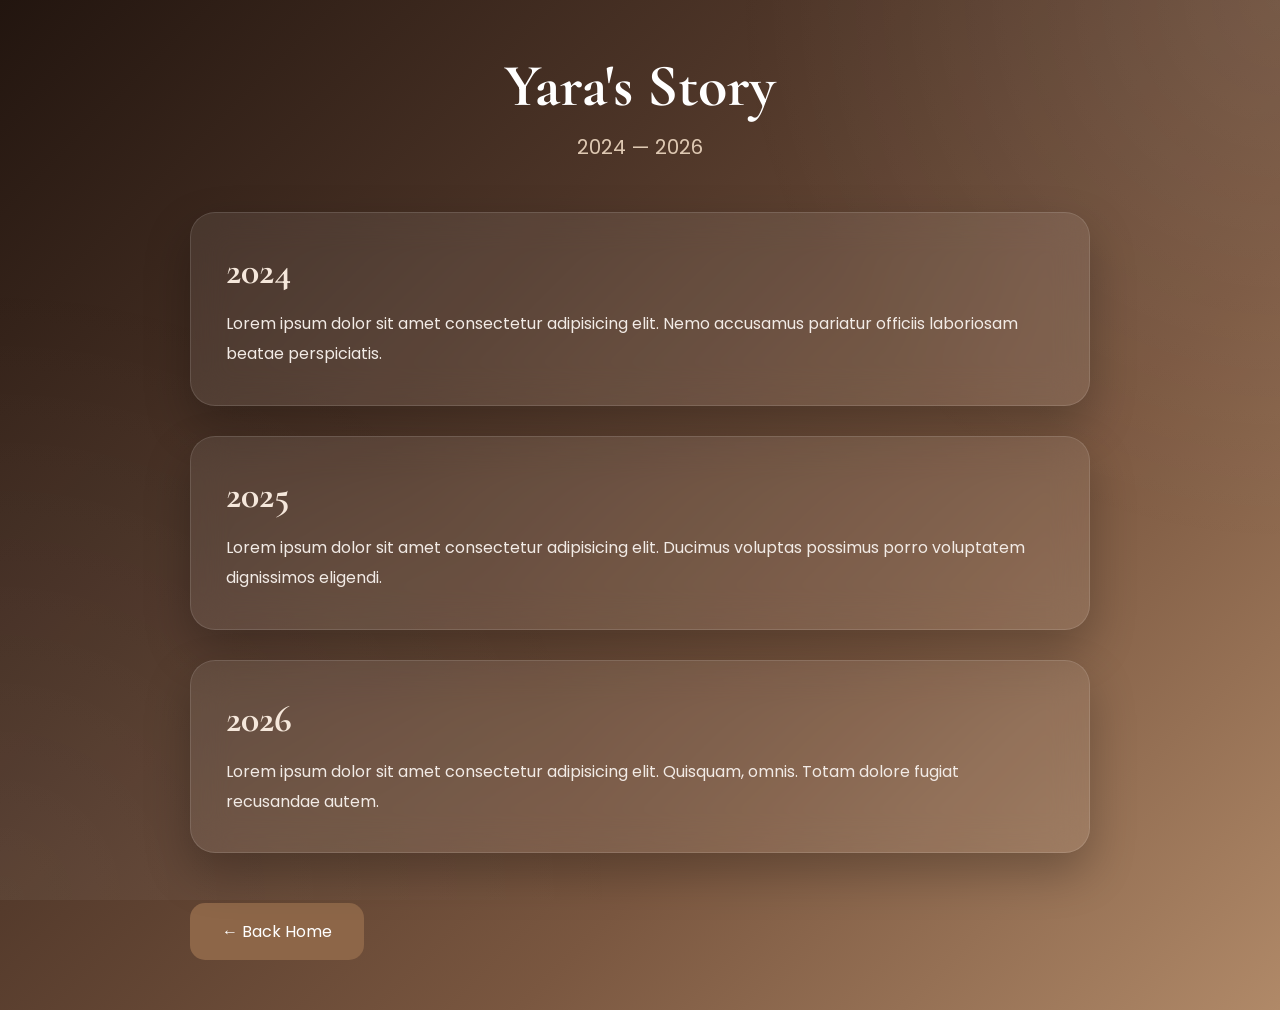
==== story.html @ b6d500cb "Create story.html mj" ====
<!DOCTYPE html>
<html lang="en">

<head>
    <meta charset="UTF-8">
    <meta name="viewport" content="width=device-width, initial-scale=1.0">

    <title>Yara's Story</title>

    <link rel="stylesheet" href="story.css">

    <link href="https://fonts.googleapis.com/css2?family=Poppins:wght@300;400;500;600&family=Cormorant+Garamond:wght@500;700&display=swap" rel="stylesheet">
</head>

<body>

<div class="background"></div>

<div class="container">

    <h1>Yara's Story</h1>

    <p class="subtitle">
        2024 — 2026
    </p>

    <div class="timeline">

        <div class="item">

            <h2>2024</h2>

            <p>
                Lorem ipsum dolor sit amet consectetur adipisicing elit.
                Nemo accusamus pariatur officiis laboriosam beatae
                perspiciatis.
            </p>

        </div>

        <div class="item">

            <h2>2025</h2>

            <p>
                Lorem ipsum dolor sit amet consectetur adipisicing elit.
                Ducimus voluptas possimus porro voluptatem dignissimos
                eligendi.
            </p>

        </div>

        <div class="item">

            <h2>2026</h2>

            <p>
                Lorem ipsum dolor sit amet consectetur adipisicing elit.
                Quisquam, omnis. Totam dolore fugiat recusandae autem.
            </p>

        </div>

    </div>

    <a href="index.html" class="button">← Back Home</a>

</div>

</body>
</html>
---- story.css ----
@import url('https://fonts.googleapis.com/css2?family=Poppins:wght@300;400;500;600&family=Cormorant+Garamond:wght@500;700&display=swap');

*{
margin:0;
padding:0;
box-sizing:border-box;
}

body{

font-family:Poppins,sans-serif;

background:linear-gradient(135deg,#22150F,#4C3427,#7A5740,#B08968);

min-height:100vh;

color:white;

padding:50px 20px;

}

.background{

position:fixed;

inset:0;

background:
radial-gradient(circle at top right,rgba(255,255,255,.08),transparent 35%),
radial-gradient(circle at bottom left,rgba(255,255,255,.05),transparent 40%);

z-index:-1;

}

.container{

max-width:900px;

margin:auto;

}

h1{

font-family:"Cormorant Garamond",serif;

font-size:60px;

text-align:center;

}

.subtitle{

text-align:center;

margin-top:10px;

margin-bottom:50px;

color:#dec8b2;

font-size:20px;

}

.timeline{

display:flex;

flex-direction:column;

gap:30px;

}

.item{

background:rgba(255,255,255,.08);

backdrop-filter:blur(18px);

border-radius:25px;

padding:35px;

border-left:8px solid #c1936d;

border:1px solid rgba(255,255,255,.12);

transition:.35s;

box-shadow:0 20px 45px rgba(0,0,0,.25);

}

.item:hover{

transform:translateX(8px);

background:rgba(255,255,255,.12);

}

.item h2{

font-family:"Cormorant Garamond",serif;

font-size:38px;

margin-bottom:15px;

color:#f5e7db;

}

.item p{

line-height:1.9;

color:#f2ebe6;

}

.button{

display:inline-block;

margin-top:50px;

padding:16px 32px;

background:#8D6648;

color:white;

text-decoration:none;

border-radius:15px;

transition:.3s;

}

.button:hover{

background:#A87E5A;

}

@media(max-width:768px){

h1{

font-size:42px;

}

.subtitle{

font-size:17px;

}

.item{

padding:25px;

}

.item h2{

font-size:30px;

}

.button{

width:100%;

text-align:center;

}

}
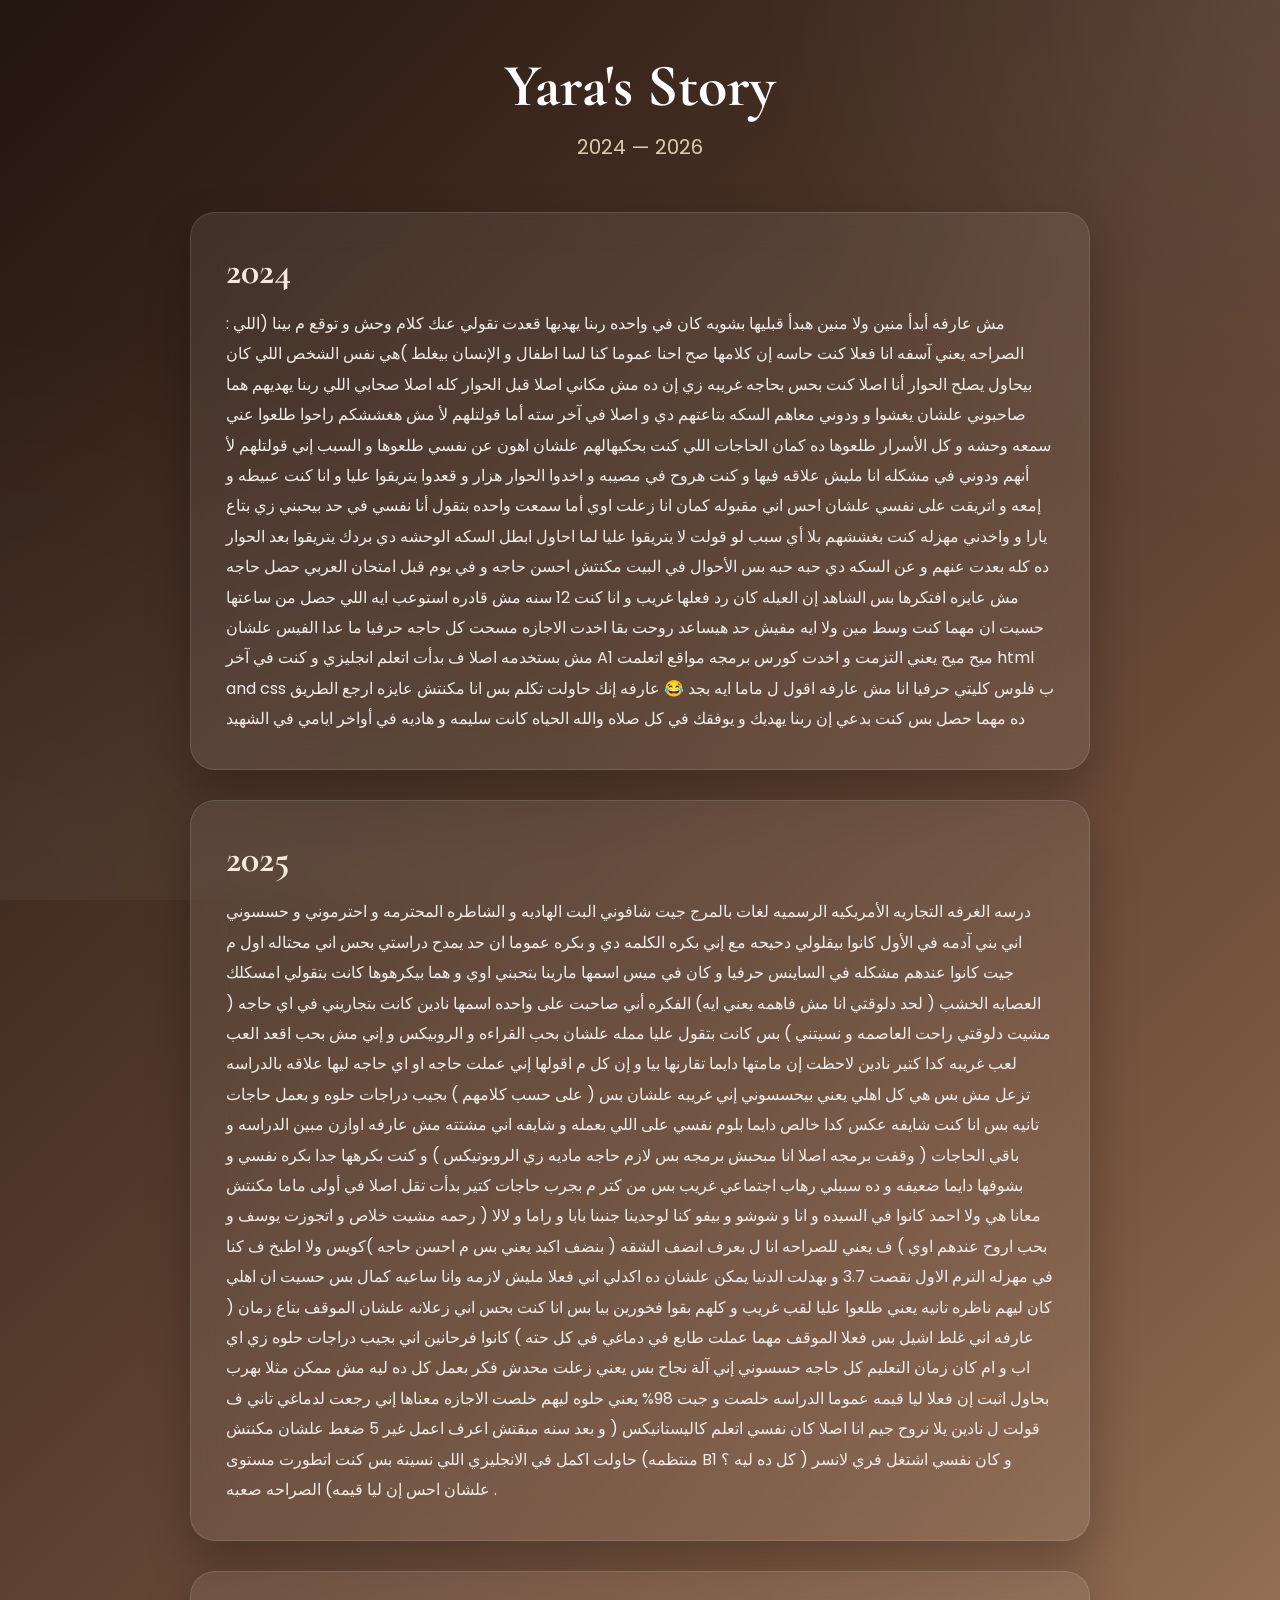
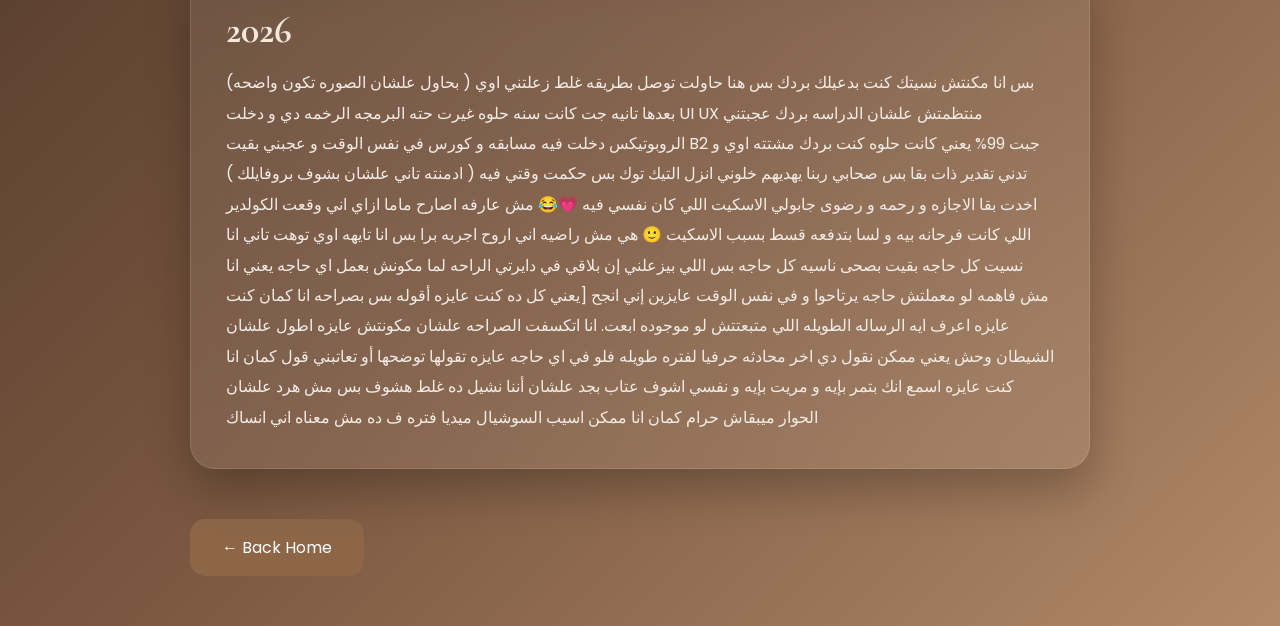
==== commit 289e0ba9: "Update story.html as" ====
--- a/story.html
+++ b/story.html
@@ -31,9 +31,22 @@
             <h2>2024</h2>
 
             <p>
-                Lorem ipsum dolor sit amet consectetur adipisicing elit.
-                Nemo accusamus pariatur officiis laboriosam beatae
-                perspiciatis.
+                : مش عارفه أبدأ منين ولا منين
+هبدأ قبليها بشويه كان في واحده ربنا يهديها قعدت تقولي عنك كلام وحش و توقع م بينا (اللي الصراحه يعني آسفه انا فعلا كنت حاسه إن كلامها صح احنا عموما كنا لسا اطفال و الإنسان بيغلط )هي نفس الشخص اللي كان بيحاول يصلح الحوار أنا اصلا كنت بحس بحاجه غريبه زي إن ده مش مكاني اصلا 
+
+قبل الحوار كله اصلا صحابي اللي ربنا يهديهم هما صاحبوني علشان يغشوا و ودوني معاهم السكه بتاعتهم دي و اصلا في آخر سته أما قولتلهم لأ مش هغششكم راحوا طلعوا عني سمعه وحشه و كل الأسرار طلعوها ده كمان الحاجات اللي كنت بحكيهالهم علشان اهون عن نفسي طلعوها و السبب إني قولتلهم لأ أنهم ودوني في مشكله انا مليش علاقه فيها و كنت هروح في مصيبه و اخدوا الحوار هزار و قعدوا يتريقوا عليا و انا كنت عبيطه و إمعه و اتريقت على نفسي علشان احس اني مقبوله كمان انا زعلت اوي أما سمعت واحده بتقول أنا نفسي في حد بيحبني زي بتاع يارا و واخدني مهزله كنت بغششهم بلا أي سبب لو قولت لا يتريقوا عليا لما احاول ابطل السكه الوحشه دي بردك يتريقوا
+
+
+بعد الحوار ده كله بعدت عنهم و عن السكه دي حبه حبه بس الأحوال في البيت مكنتش احسن حاجه و في يوم قبل امتحان العربي حصل حاجه مش عايزه افتكرها بس الشاهد إن العيله كان رد فعلها غريب و انا كنت 12 سنه مش قادره استوعب ايه اللي حصل 
+
+من ساعتها حسيت ان مهما كنت وسط مين ولا ايه مفيش حد هيساعد 
+
+روحت بقا اخدت الاجازه مسحت كل حاجه حرفيا ما عدا الفيس علشان مش بستخدمه اصلا ف بدأت اتعلم انجليزي و كنت في آخر A1 ميح ميح يعني التزمت و اخدت كورس برمجه مواقع اتعلمت html and css ب فلوس كليتي حرفيا انا مش عارفه اقول ل ماما ايه بجد 😂
+
+عارفه إنك حاولت تكلم بس انا مكنتش عايزه ارجع الطريق ده مهما حصل 
+بس كنت بدعي إن ربنا يهديك و يوفقك في كل صلاه والله 
+
+الحياه كانت سليمه و هاديه في أواخر ايامي في الشهيد 
             </p>
 
         </div>
@@ -43,9 +56,24 @@
             <h2>2025</h2>
 
             <p>
-                Lorem ipsum dolor sit amet consectetur adipisicing elit.
-                Ducimus voluptas possimus porro voluptatem dignissimos
-                eligendi.
+             درسه الغرفه التجاريه الأمريكيه الرسميه لغات بالمرج 
+جيت شافوني البت الهاديه و الشاطره المحترمه و احترموني و حسسوني اني بني آدمه 
+في الأول كانوا بيقلولي دحيحه مع إني بكره الكلمه دي و بكره عموما ان حد يمدح دراستي بحس اني محتاله 
+اول م جيت كانوا عندهم مشكله في الساينس حرفيا و كان في ميس اسمها مارينا بتحبني اوي و هما بيكرهوها 
+كانت بتقولي امسكلك العصابه الخشب ( لحد دلوقتي انا مش فاهمه يعني ايه)
+الفكره أني صاحبت على واحده اسمها نادين كانت بتجاريني في اي حاجه ( مشيت دلوقتي راحت العاصمه و نسيتني ) بس كانت بتقول عليا ممله علشان بحب القراءه و الروبيكس و إني مش بحب اقعد العب لعب غريبه كدا كتير 
+نادين لاحظت إن مامتها 
+دايما تقارنها بيا و إن كل م اقولها إني عملت حاجه او اي حاجه ليها علاقه بالدراسه تزعل مش بس هي كل اهلي 
+يعني بيحسسوني إني غريبه علشان بس ( على حسب كلامهم ) بجيب دراجات حلوه و بعمل حاجات تانيه بس انا كنت شايفه عكس كدا خالص دايما بلوم نفسي على اللي بعمله و شايفه اني مشتته مش عارفه اوازن مبين الدراسه و باقي الحاجات ( وقفت برمجه اصلا انا مبحبش برمجه بس لازم حاجه ماديه زي الروبوتيكس ) 
+و كنت بكرهها جدا
+بكره نفسي و بشوفها دايما ضعيفه و ده سببلي رهاب اجتماعي غريب بس من كتر م بجرب حاجات كتير بدأت تقل 
+
+اصلا في أولى ماما مكنتش معانا هي ولا احمد كانوا في السيده و انا و شوشو و بيفو كنا لوحدينا جنبنا بابا و راما و لالا ( رحمه مشيت خلاص و اتجوزت يوسف و بحب اروح عندهم اوي ) ف يعني للصراحه انا ل بعرف انضف الشقه ( بنضف اكيد يعني بس م احسن حاجه )كويس ولا اطبخ ف كنا في مهزله 
+الترم الاول نقصت 3.7 و بهدلت الدنيا يمكن علشان ده اكدلي اني فعلا مليش لازمه وانا ساعيه كمال بس حسيت ان اهلي كان ليهم ناظره تانيه يعني طلعوا عليا لقب غريب و كلهم بقوا فخورين بيا بس انا كنت بحس اني زعلانه علشان الموقف بتاع زمان ( عارفه اني غلط اشيل بس فعلا الموقف مهما عملت طابع في دماغي في كل حته ) كانوا فرحانين اني بجيب دراجات حلوه زي اي اب و ام كان زمان التعليم كل حاجه حسسوني إني آلة نجاح بس يعني زعلت محدش فكر بعمل كل ده ليه مش ممكن مثلا بهرب بحاول اثبت إن فعلا ليا قيمه
+ عموما الدراسه خلصت و جبت 98% يعني حلوه ليهم 
+خلصت الاجازه معناها إني رجعت لدماغي تاني ف قولت ل نادين يلا نروح جيم انا اصلا كان نفسي اتعلم كاليستانيكس ( و بعد سنه مبقتش اعرف اعمل غير 5 ضغط علشان مكنتش منتظمه) حاولت اكمل في الانجليزي اللي نسيته بس كنت اتطورت مستوى B1 
+و كان نفسي اشتغل فري لانسر ( كل ده ليه ؟ علشان احس إن ليا قيمه)
+الصراحه صعبه .
             </p>
 
         </div>
@@ -55,8 +83,28 @@
             <h2>2026</h2>
 
             <p>
-                Lorem ipsum dolor sit amet consectetur adipisicing elit.
-                Quisquam, omnis. Totam dolore fugiat recusandae autem.
+                بس انا مكنتش نسيتك كنت بدعيلك بردك بس هنا حاولت توصل بطريقه غلط زعلتني اوي ( بحاول علشان الصوره تكون واضحه) 
+بعدها تانيه جت 
+كانت سنه حلوه 
+غيرت حته البرمجه الرخمه دي و دخلت UI UX منتظمتش علشان الدراسه 
+بردك عجبتني الروبوتيكس دخلت فيه مسابقه و كورس في نفس الوقت و عجبني 
+بقيت B2
+جبت 99%
+يعني كانت حلوه 
+كنت بردك مشتته اوي و تدني تقدير ذات بقا 
+بس صحابي ربنا يهديهم خلوني انزل التيك توك بس حكمت وقتي فيه ( ادمنته تاني علشان بشوف بروفايلك )
+اخدت بقا الاجازه و رحمه و رضوى جابولي الاسكيت اللي كان نفسي فيه 💗😂
+مش عارفه اصارح ماما ازاي اني وقعت الكولدير اللي كانت فرحانه بيه و لسا بتدفعه قسط بسبب الاسكيت 🙂
+هي مش راضيه اني اروح اجربه برا
+بس انا تايهه اوي توهت تاني انا نسيت كل حاجه بقيت بصحى ناسيه كل حاجه 
+بس اللي بيزعلني إن بلاقي في دايرتي الراحه لما مكونش بعمل اي حاجه يعني انا مش فاهمه لو معملتش حاجه يرتاحوا و في نفس الوقت عايزين إني انجح
+[يعني كل ده  كنت عايزه أقوله بس بصراحه 
+انا كمان كنت عايزه اعرف ايه الرساله الطويله اللي متبعتتش لو موجوده ابعت. انا اتكسفت الصراحه علشان مكونتش عايزه اطول علشان الشيطان وحش 
+يعني ممكن نقول دي اخر محادثه حرفيا لفتره طويله 
+فلو في اي حاجه عايزه تقولها توضحها أو تعاتبني قول 
+كمان انا كنت عايزه اسمع انك بتمر بإيه و مريت بإيه و نفسي اشوف عتاب بجد علشان أننا نشيل ده غلط
+هشوف بس مش هرد علشان الحوار ميبقاش حرام
+كمان انا ممكن اسيب السوشيال ميديا فتره ف ده مش معناه اني انساك 
             </p>
 
         </div>
